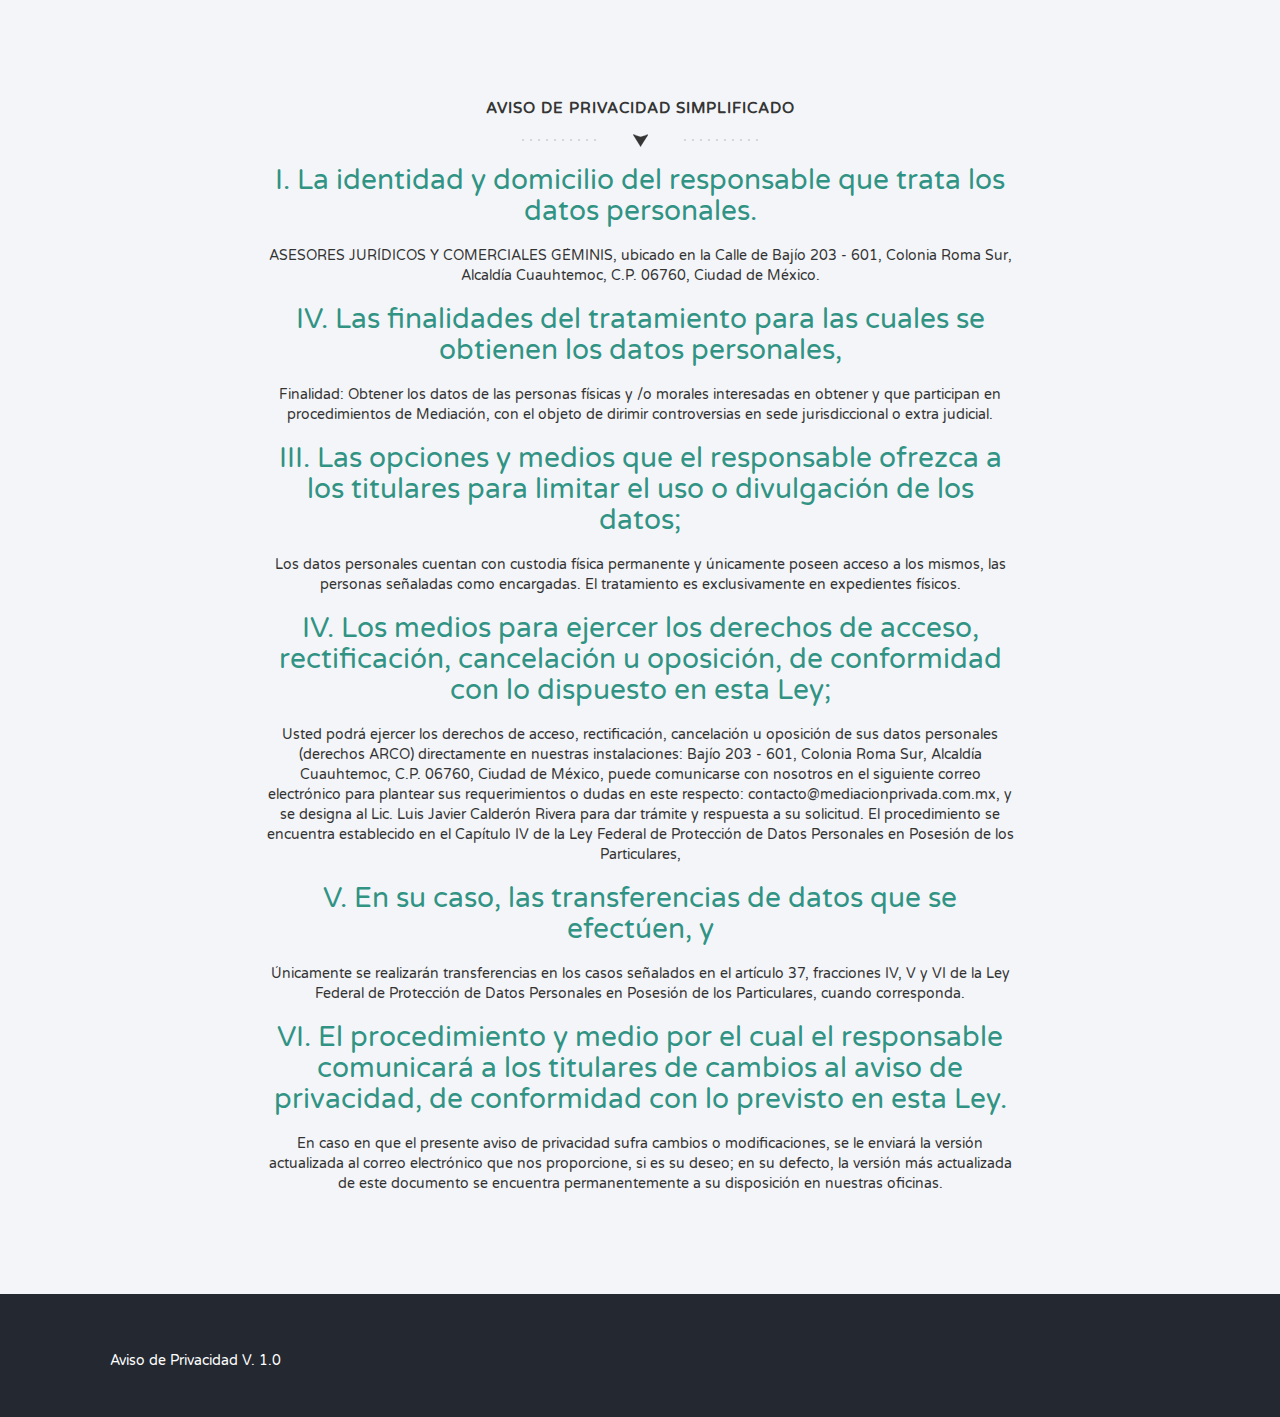
==== aviso.html @ 9450274c "Modificaciones 1" ====
<!DOCTYPE html>
<html lang="en">
<head>
    <meta charset="utf-8">
    <meta http-equiv="X-UA-Compatible" content="IE=edge">
    <meta name="viewport" content="width=device-width, initial-scale=1">
    <title>Aviso de Privacidad Mediación Privada</title>
    <link href='http://fonts.googleapis.com/css?family=Varela+Round' rel='stylesheet' type='text/css'>
    <link href="css/bootstrap.min.css" rel="stylesheet">
    <link href="http://netdna.bootstrapcdn.com/font-awesome/4.1.0/css/font-awesome.min.css" rel="stylesheet">
    <link href="css/flexslider.css" rel="stylesheet" >
    <link href="css/styles.css" rel="stylesheet">
    <link href="css/queries.css" rel="stylesheet">
    <link href="css/animate.css" rel="stylesheet">
    <script src="https://oss.maxcdn.com/libs/html5shiv/3.7.0/html5shiv.js"></script>
    <script src="https://oss.maxcdn.com/libs/respond.js/1.4.2/respond.min.js"></script>
</head>
<body>
<section class="intro text-center section-padding" id="intro">
    <div class="container">
        <div class="row">
            <div class="col-md-8 col-md-offset-2 wp1">
                <h1 class="arrow">AVISO DE PRIVACIDAD SIMPLIFICADO</h1>
                <h1>I. La identidad y domicilio del responsable que trata los datos personales.</h1>
                ASESORES JURÍDICOS Y COMERCIALES GÉMINIS, ubicado en la Calle de Bajío 203 - 601, Colonia Roma Sur, Alcaldía Cuauhtemoc, C.P. 06760,  Ciudad de México.

                    <h1>IV. Las finalidades del tratamiento para las cuales se obtienen los datos personales,</h1>

                <span>Finalidad:</span> Obtener los datos de las personas físicas y /o morales interesadas en obtener y que participan en procedimientos de Mediación, con el objeto de dirimir controversias en sede jurisdiccional o extra judicial.

                    <h1>III. Las opciones y medios que el responsable ofrezca a los titulares para limitar el uso o divulgación de los datos;</h1>
                Los datos personales cuentan con custodia física permanente y únicamente poseen acceso a los mismos, las personas señaladas como encargadas.

                El tratamiento es exclusivamente en expedientes físicos.

                    <h1>IV. Los medios para ejercer los derechos de acceso, rectificación, cancelación u oposición, de conformidad con lo dispuesto en esta Ley;</h1>
                Usted podrá ejercer los derechos de acceso, rectificación, cancelación u oposición de sus datos personales (derechos ARCO) directamente en nuestras instalaciones: Bajío 203 - 601, Colonia Roma Sur, Alcaldía Cuauhtemoc, C.P. 06760,  Ciudad de México, puede comunicarse con nosotros en el siguiente correo electrónico para plantear sus requerimientos o dudas en este respecto: contacto@mediacionprivada.com.mx, y se designa al Lic. Luis Javier Calderón Rivera para dar trámite y respuesta a su solicitud.

                El procedimiento se encuentra establecido en el Capítulo IV de la Ley Federal de Protección de Datos Personales en Posesión de los Particulares,

                    <h1>V. En su caso, las transferencias de datos que se efectúen, y</h1>
                Únicamente se realizarán transferencias en los casos señalados en el artículo 37, fracciones IV, V y VI de la Ley Federal de Protección de Datos Personales en Posesión de los Particulares, cuando corresponda.

                    <h1>VI. El procedimiento y medio por el cual el responsable comunicará a los titulares de cambios al aviso de privacidad, de conformidad con lo previsto en esta Ley.</h1>
                En caso en que el presente aviso de privacidad sufra cambios o modificaciones, se le enviará la versión actualizada al correo electrónico que nos proporcione, si es su deseo; en su defecto, la versión más actualizada de este documento se encuentra permanentemente a su disposición en nuestras oficinas.


            </div>
        </div>
    </div>
</section>
<footer>
    <div class="container">
        <div class="row">
            <div class="col-md-6">
                <ul class="legals">
                    <li>Aviso de Privacidad V. 1.0</li>
                </ul>
            </div>
            <div class="col-md-6 credit">
                <!--p>A free website template created exclusively for <a href="http://tympanus.net/codrops/"><em>Codrops</em></a></p-->
            </div>
        </div>
    </div>
</footer>
<!-- jQuery (necessary for Bootstrap's JavaScript plugins) -->
<script src="https://ajax.googleapis.com/ajax/libs/jquery/1.11.0/jquery.min.js"></script>
<!-- Include all compiled plugins (below), or include individual files as needed -->
<script src="js/waypoints.min.js"></script>
<script src="js/bootstrap.min.js"></script>
<script src="js/scripts.js"></script>
<script src="js/jquery.flexslider.js"></script>
<script src="js/modernizr.js"></script>
</body>
</html>
---- css/styles.css ----
/* ! normalize.css v1.0.0 | MIT License | git.io/normalize */
 
/* ==========================================================================
HTML5 display definitions
========================================================================== */
 
/* * Corrects `block` display not defined in IE 6/7/8/9 and Firefox 3. */
 
article, aside, details, figcaption, figure, footer, header, hgroup, nav, section, summary { display: block; }
/* * Corrects `inline-block` display not defined in IE 6/7/8/9 and Firefox 3. */
audio, canvas, video { display: inline-block; *display: inline; *zoom: 1; }
/* * Prevents modern browsers from displaying `audio` without controls.
* Remove excess height in iOS 5 devices. */
audio:not([controls]) { display: none; height: 0; }
/* * Addresses styling for `hidden` attribute not present in IE 7/8/9, Firefox 3, * and Safari 4.
* Known issue:no IE 6 support. */
[hidden] { display: none; }
/* ==========================================================================
Base
========================================================================== */
/* * 1. Corrects text resizing oddly in IE 6/7 when body `font-size` is set using
*    `em` units.
* 2. Prevents iOS text size adjust after orientation change, without disabling
*    user zoom. */
 
html { font-size: 100%; /* 1 */
	-webkit-text-size-adjust: 100%; /* 2 */
-ms-text-size-adjust: 100%; /* 2 */ }
html, html a { -webkit-font-smoothing: antialiased; text-shadow: 1px 1px 1px rgba(0, 0, 0, 0.004); }
/* * Addresses `font-family` inconsistency between `textarea` and other form
* elements. */
html, button, input, select, textarea { font-family: 'Varela Round', sans-serif; }
/* * Addresses margins handled incorrectly in IE 6/7. */
body { margin: 0; font-family: 'Varela Round', sans-serif; }
/* ==========================================================================
Links
========================================================================== */
/* * Addresses `outline` inconsistency between Chrome and other browsers. */
 
a:focus { outline: thin dotted; }
/* * Improves readability when focused and also mouse hovered in all browsers. */
a:active, a:hover { outline: 0; }
/* ==========================================================================
Typography
========================================================================== */
/* * Addresses font sizes and margins set differently in IE 6/7.
* Addresses font sizes within `section` and `article` in Firefox 4+, Safari 5, * and Chrome. */
 
h1 { font-size: 2em; margin: 0.67em 0; color: #309383; }
h2 { font-size: 1.5em; margin: 0.83em 0; }
h3 { font-size: 1.17em; margin: 1em 0; }
h4 { font-size: 1em; margin: 1.33em 0; }
h5 { font-size: 0.83em; margin: 1.67em 0; }
h6 { font-size: 0.75em; margin: 2.33em 0; }
/* * Addresses styling not present in IE 7/8/9, Safari 5, and Chrome. */
abbr[title] { border-bottom: 1px dotted; }
/* * Addresses style set to `bolder` in Firefox 3+, Safari 4/5, and Chrome. */
b, strong { font-weight: bold; }
blockquote { margin: 1em 40px; }
/* * Addresses styling not present in Safari 5 and Chrome. */
dfn { font-style: italic; }
/* * Addresses styling not present in IE 6/7/8/9. */
mark { background: #ff0; color: #000; }
/* * Addresses margins set differently in IE 6/7. */
p, pre { margin: 1em 0; }
/* * Corrects font family set oddly in IE 6, Safari 4/5, and Chrome. */
code, kbd, pre, samp { font-family: monospace, serif; _font-family: 'courier new', monospace; font-size: 1em; }
/* * Improves readability of pre-formatted text in all browsers. */
pre { white-space: pre; white-space: pre-wrap; word-wrap: break-word; }
/* * Addresses CSS quotes not supported in IE 6/7. */
q { quotes: none; }
/* * Addresses `quotes` property not supported in Safari 4. */
q:before, q:after { content: ''; content: none; }
small { font-size: 75%; }
/* * Prevents `sub` and `sup` affecting `line-height` in all browsers. */
sub, sup { font-size: 75%; line-height: 0; position: relative; vertical-align: baseline; }
sup { top: -0.5em; }
sub { bottom: -0.25em; }
/* ==========================================================================
Lists
========================================================================== */
/* * Addresses margins set differently in IE 6/7. */
 
dl, menu, ol, ul { margin: 1em 0; }
dd { margin: 0 0 0 40px; }
/* * Addresses paddings set differently in IE 6/7. */
menu, ol, ul { padding: 0 0 0 40px; }
/* * Corrects list images handled incorrectly in IE 7. */
nav ul, nav ol { list-style: none; list-style-image: none; }
/* ==========================================================================
Embedded content
========================================================================== */
/* * 1. Removes border when inside `a` element in IE 6/7/8/9 and Firefox 3.
* 2. Improves image quality when scaled in IE 7. */
 
img { border: 0; /* 1 */
-ms-interpolation-mode: bicubic; /* 2 */ }
/* * Corrects overflow displayed oddly in IE 9. */
svg:not(:root) { overflow: hidden; }
/* ==========================================================================
Figures
========================================================================== */
/* * Addresses margin not present in IE 6/7/8/9, Safari 5, and Opera 11. */
 
figure { margin: 0; }
/* ==========================================================================
Forms
========================================================================== */
/* * Corrects margin displayed oddly in IE 6/7. */
 
form { margin: 0; }
/* * Define consistent border, margin, and padding. */
fieldset { border: 1px solid #c0c0c0; margin: 0 2px; padding: 0.35em 0.625em 0.75em; }
/* * 1. Corrects color not being inherited in IE 6/7/8/9.
* 2. Corrects text not wrapping in Firefox 3.
* 3. Corrects alignment displayed oddly in IE 6/7. */
legend { border: 0; /* 1 */
	padding: 0; white-space: normal; /* 2 */
*margin-left: -7px; /* 3 */ }
/* * 1. Corrects font size not being inherited in all browsers.
* 2. Addresses margins set differently in IE 6/7, Firefox 3+, Safari 5, *    and Chrome.
* 3. Improves appearance and consistency in all browsers. */
button, input, select, textarea { font-size: 100%; /* 1 */
	margin: 0; /* 2 */
	vertical-align: baseline; /* 3 */
*vertical-align: middle; /* 3 */ }
/* * Addresses Firefox 3+ setting `line-height` on `input` using ` !important` in
* the UA stylesheet. */
button, input { line-height: normal; }
/* * 1. Avoid the WebKit bug in Android 4.0.* where (2) destroys native `audio`
*    and `video` controls.
* 2. Corrects inability to style clickable `input` types in iOS.
* 3. Improves usability and consistency of cursor style between image-type
*    `input` and others.
* 4. Removes inner spacing in IE 7 without affecting normal text inputs.
*    Known issue:inner spacing remains in IE 6. */
button, html input[type="button"], /* 1 */
input[type="reset"], input[type="submit"] { -webkit-appearance: button; /* 2 */
	cursor: pointer; /* 3 */
*overflow: visible; /* 4 */ }
/* * Re-set default cursor for disabled elements. */
button[disabled], input[disabled] { cursor: default; }
/* * 1. Addresses box sizing set to content-box in IE 8/9.
* 2. Removes excess padding in IE 8/9.
* 3. Removes excess padding in IE 7.
*    Known issue:excess padding remains in IE 6. */
input[type="checkbox"], input[type="radio"] { box-sizing: border-box; /* 1 */
	padding: 0; /* 2 */
	*height: 13px; /* 3 */
*width: 13px; /* 3 */ }
/* * 1. Addresses `appearance` set to `searchfield` in Safari 5 and Chrome.
* 2. Addresses `box-sizing` set to `border-box` in Safari 5 and Chrome
*    (include `-moz` to future-proof). */
input[type="search"] { -webkit-appearance: textfield; /* 1 */
	-moz-box-sizing: content-box; -webkit-box-sizing: content-box; /* 2 */
box-sizing: content-box; }
/* * Removes inner padding and search cancel button in Safari 5 and Chrome
* on OS X. */
input[type="search"]::-webkit-search-cancel-button, input[type="search"]::-webkit-search-decoration { -webkit-appearance: none; }
/* * Removes inner padding and border in Firefox 3+. */
button::-moz-focus-inner, input::-moz-focus-inner { border: 0; padding: 0; }
/* * 1. Removes default vertical scrollbar in IE 6/7/8/9.
* 2. Improves readability and alignment in all browsers. */
textarea { overflow: auto; /* 1 */
vertical-align: top; /* 2 */ }
/* ==========================================================================
Tables
========================================================================== */
/* * Remove most spacing between table cells. */
table { border-collapse: collapse; border-spacing: 0; }
/* ==========================================================================
Global Styles
========================================================================== */
a { color: #353535; -webkit-transition: all 0.5s; -moz-transition: all 0.5s; -o-transition: all 0.5s; transition: all 0.5s; }
a:hover, a:focus { color: #3dc9b3; text-decoration: none; }
p { color: #8c9398; word-spacing: 1px; line-height: 25px; font-size: 14px; }
h2 { font-size: 15px; color: #353535; text-transform: uppercase; font-weight: bold; }
h2::after { content: " "; border: solid 2px #3dc9b3; display: block; width: 35px; margin: 25px auto; }
.section-padding { padding: 90px 0 100px }
.dark-bg { background: #f3f5f8; }
.light-bg { background-color: #fff; }
.dark-box { background: #f3f5f8; -webkit-box-shadow: 0px 3px 0px 0px #f0f2f4; -moz-box-shadow: 0px 3px 0px 0px #f0f2f4; box-shadow: 0px 3px 0px 0px #f0f2f4; }
.light-box { background-color: #fff; -webkit-box-shadow: 0px 3px 0px 0px #f0f2f4; -moz-box-shadow: 0px 3px 0px 0px #f0f2f4; box-shadow: 0px 3px 0px 0px #f0f2f4; padding: 20px 0; }
.light-box:hover, .light-box:focus { -webkit-box-shadow: 0px 3px 0px 0px #3dc9b3; -moz-box-shadow: 0px 3px 0px 0px #3dc9b3; box-shadow: 0px 3px 0px 0px #3dc9b3; }
.box-hover { transition: all 500ms ease-in-out; -webkit-transition: all 500ms ease-in-out; -moz-transition: all 500ms ease-in-out; -o-transition: all 500ms ease-in-out; }
.box-hover:hover, .box-hover:focus { transform: translate(0, -15px); -webkit-transform: translate(0, -15px); -ms-transform: translate(0, -15px); }
.wrapper { height: 650px; }
.nopadding { padding: 0; }
.inner { padding-top: 170px; }
/* ==========================================================================
Navigation
========================================================================== */
nav { background-color: #242830; margin-top: -1px; }
nav ul { list-style: none; padding: 0; }
nav ul li { color: rgba(255, 255, 255, 0.6); display: block; border-bottom: 1px dotted rgba(255, 255, 255, 0.2); transition: all 0.5s ease; -moz-transition: all 0.5s ease; -webkit-transition: all 0.5s ease; -o-transition: all 0.5s ease; padding-left: 0; position: relative; }
nav ul li:last-child { border: none; }
nav ul li a { color: rgba(255, 255, 255, 0.6); display: block; padding: 20px; transition: all 0.5s ease; -moz-transition: all 0.5s ease; -webkit-transition: all 0.5s ease; -o-transition: all 0.5s ease; padding-left: 0; position: relative; }
nav ul li a:hover, nav ul li a:focus { text-decoration: none; color: rgba(255, 255, 255, 1); }
#nav-toggle { position: absolute; right: 15px; top: 0; }
#nav-toggle { cursor: pointer; padding: 10px 35px 16px 0px; }
#nav-toggle span, #nav-toggle span:before, #nav-toggle span:after { cursor: pointer; border-radius: 1px; -moz-border-radius: 1px; -webkit-border-radius: 1px; -o-border-radius: 1px; height: 5px; width: 35px; background: #3dc9b3; position: absolute; display: block; content: ''; }
#nav-toggle span:before { top: -10px; }
#nav-toggle span:after { bottom: -10px; }
#nav-toggle span, #nav-toggle span:before, #nav-toggle span:after { transition: all 500ms ease-in-out; -webkit-transition: all 500ms ease-in-out; -moz-transition: all 500ms ease-in-out; -o-transition: all 500ms ease-in-out; }
#nav-toggle.active span { background-color: transparent; }
#nav-toggle.active span:before, #nav-toggle.active span:after { top: 0; }
#nav-toggle.active span:before { transform: rotate(45deg); -webkit-transform: rotate(45deg); -ms-transform: rotate(45deg); }
#nav-toggle.active span:after { transform: translateY(-10px) rotate(-45deg); -webkit-transform: translateY(-10px) rotate(-45deg); -ms-transform: translateY(-10px) rotate(-45deg); top: 10px; }
.navicon { position: relative; height: 26px; }
.indicator { position: absolute; right: 0 !important; }
.pull { display: none; }
/* ==========================================================================
Hero
========================================================================== */
.hero { background: url('../img/hero-bg.jpg') no-repeat center center; -webkit-background-size: cover; -moz-background-size: cover; -o-background-size: cover; background-size: cover; padding: 65px 0 300px 0; height: auto; }
.hero h1 { font-size: 60px; letter-spacing: 12px; margin: 10px; }
.hero h1 span { color: #a1a9b0; display: inline-block; }
.hero p { letter-spacing: 1px; }
.learn-more-btn { background: rgba(61, 201, 179, 1); padding: 20px 40px; border-radius: 5px; -moz-border-radius: 5px; -webkit-border-radius: 5px; -o-border-radius: 5px; color: #fff; text-transform: uppercase; letter-spacing: 1px; display: inline-block; -webkit-box-shadow: 0px 3px 0px 0px #309383; -moz-box-shadow: 0px 3px 0px 0px #309383; box-shadow: 0px 3px 0px 0px #309383; margin: 60px 0 0; font-weight: bold; }
.learn-more-btn:hover, .learn-more-btn:focus { background: rgba(61, 201, 179, 0.6); color: #fff; }
/* ==========================================================================
Intro
========================================================================== */
.intro { background: #f3f5f8; }
.intro p { margin: 50px 0 0; }
h1.arrow { font-size: 15px; text-transform: uppercase; color: #353535; letter-spacing: 1px; background: url('../img/h1-bg.png') no-repeat center bottom; padding-bottom: 30px; font-weight: bold; }
/* ==========================================================================
Features
========================================================================== */
.features-wrapper, .team-wrapper { margin: 70px 0 0; }
.shadow { text-shadow: rgb(55, 181, 161) 1px 1px, rgb(55, 181, 161) 2px 2px, rgb(55, 181, 161) 3px 3px, rgb(55, 181, 161) 4px 4px, rgb(55, 181, 161) 5px 5px, rgb(55, 181, 161) 6px 6px, rgb(55, 181, 161) 7px 7px, rgb(55, 181, 161) 8px 8px, rgb(55, 181, 161) 9px 9px, rgb(55, 181, 161) 10px 10px, rgb(55, 181, 161) 11px 11px, rgb(55, 181, 161) 12px 12px, rgb(55, 182, 162) 13px 13px, rgb(55, 183, 163) 14px 14px, rgb(56, 184, 164) 15px 15px, rgb(56, 185, 165) 16px 16px, rgb(56, 186, 166) 17px 17px, rgb(57, 187, 167) 18px 18px, rgb(57, 188, 168) 19px 19px, rgb(57, 189, 169) 20px 20px, rgb(58, 191, 170) 21px 21px, rgb(58, 192, 171) 22px 22px, rgb(58, 193, 172) 23px 23px, rgb(59, 194, 173) 24px 24px, rgb(59, 195, 174) 25px 25px, rgb(59, 196, 175) 26px 26px, rgb(60, 197, 176) 27px 27px, rgb(60, 198, 177) 28px 28px, rgb(60, 199, 178) 29px 29px, rgb(61, 201, 179) 30px 30px; }
.icon { height: 175px; width: 175px; line-height: 175px; max-width: 100%; background: #3dc9b3; border-radius: 50%; -o-border-radius: 50%; -moz-border-radius: 50%; -webkit-border-radius: 50%; display: block; color: #fff; font-size: 55px; text-align: center; vertical-align: middle; position: relative; margin: 0 auto 50px; }
/* ==========================================================================
iPhone Section
========================================================================== */
.iphone { width: 50%; background: #f3f5f8; float: left; height: 100%; box-shadow: inset -15px -11px 40px -6px rgba(0, 0, 0, 0.1); -moz-box-shadow: inset -15px -11px 40px -6px rgba(0, 0, 0, 0.1); -webkit-box-shadow: inset -15px -11px 40px -6px rgba(0, 0, 0, 0.1); z-index: 1; }
.fluid-white { width: 50%; background: #fff; float: right; height: 100%; z-index: 2; }
.responsive-services { position: relative; }
/* ==========================================================================
Swag
========================================================================== */
.swag { background: url('../img/plants-bg.jpg') no-repeat center center; -webkit-background-size: cover; -moz-background-size: cover; -o-background-size: cover; background-size: cover; background-attachment: fixed; padding: 50px 0; }
.swag h1 { color: #fff; font-size: 40px; text-transform: uppercase; letter-spacing: 5px; }
.swag h1 span { display: block; font-size: 25px; margin-top: 20px; }
.down-arrow-btn { width: 40px; height: 40px; border-radius: 50%; -moz-border-radius: 50%; -webkit-border-radius: 50%; -o-border-radius: 50%; background: rgba(61, 201, 179, 0.8); display: inline-block; margin: 10px auto 20px; color: #fff; font-size: 16px; line-height: 40px; text-align: center; }
.down-arrow-btn:hover, .down-arrow-btn:focus { color: #fff; background: rgba(61, 201, 179, 1); }
/* ==========================================================================
Portfolio
========================================================================== */
.effects { padding-left: 15px; }
.effects .img { position: relative; margin-bottom: 50px; position: relative; z-index: 1; overflow: hidden; }
.effects .img:nth-child(n) { margin-right: 5px; }
.effects .img:first-child { margin-left: -15px; }
.effects .img:last-child { margin-right: 0; }
.effects .img img { display: block; margin: 0; padding: 0; height: auto; }
.overlay { display: block; position: absolute; z-index: 20; background: rgba(100, 194, 158, 0.8); overflow: hidden; transition: all 0.5s; -webkit-transition: all 0.5s; -moz-transition: all 0.5s; -o-transition: all 0.5s; }
a.close-overlay { display: block; position: absolute; top: 0; right: 0; z-index: 100; width: 45px; height: 45px; font-size: 20px; font-weight: 700; color: #fff; line-height: 45px; text-align: center; background-color: #000; cursor: pointer; }
a.close-overlay.hidden { display: none; }
a.expand { display: block; position: absolute; z-index: 100; text-align: center; color: #fff; font-weight: 600; font-size: 14px; text-transform: uppercase; line-height: 30px; }
.overlay-effect .img i { font-size: 30px; }
.overlay-effect .overlay { bottom: 0; left: 0; right: 0; width: 100%; height: 100%; opacity: 0; }
.overlay-effect .overlay a.expand { left: 0; right: 0; bottom: 47%; margin: 0 auto -30px auto; }
.overlay-effect .img.hover .overlay { height: 100%; opacity: 1; }
.img img { width: -webkit-calc(100% + 40px) !important; width: calc(100% + 40px) !important; -webkit-transition: opacity 0.35s, -webkit-transform 0.35s; transition: opacity 0.35s, transform 0.35s; -moz-transition: opacity 0.35s, -moz-transform 0.35s; -o-transition: opacity 0.35s, -o-transform 0.35s; -webkit-transform: translate3d(-40px, 0, 0); transform: translate3d(-40px, 0, 0); -ms-transform: translate3d(-40px, 0, 0); }
.img:hover img { -webkit-transform: translate3d(0, 0, 0); transform: translate3d(0, 0, 0); -ms-transform: translate3d(-40px, 0, 0); }
.designs { position: absolute; left: 0; right: 0; margin-left: auto; margin-right: auto; top: 50px; }
/* ==========================================================================
Subscribe
========================================================================== */
.subscribe { background: url('../img/keyboard-bg.jpg') no-repeat center center; -webkit-background-size: cover; -moz-background-size: cover; -o-background-size: cover; background-size: cover; background-attachment: fixed; padding: 120px 0 140px; }
.subscribe h1 { color: #fff; margin-bottom: 40px; }
.subscribe h1 span { display: block; font-size: 15px; text-transform: uppercase; font-weight: bold; margin-top: 20px; letter-spacing: 1px; }
.subscribe input[type=text] { background-color: rgba(255, 255, 255, 0.1); border: solid 1px #fff; padding: 20px; width: 30%; color: #fff; }
.subscribe input[type=submit] { background: rgba(61, 201, 179, 0.5); border: solid 1px rgba(61, 201, 179, 0.5); padding: 20px; color: #fff; text-transform: uppercase; letter-spacing: 1px; transition: all 0.5s ease; -moz-transition: all 0.5s ease; -webkit-transition: all 0.5s ease; -o-transition: all 0.5s ease; }
.subscribe input[type=submit]:hover { background: rgba(61, 201, 179, 1); border: solid 1px rgba(61, 201, 179, 1); color: #fff; }
/* ==========================================================================
CTA
========================================================================== */
.ignite-cta { background-color: #242830; padding: 70px 0; }
.ignite-btn { display: inline-block; padding: 25px 40px; color: #fff; border: solid 1px #fff; text-transform: uppercase; font-weight: bold; letter-spacing: 1px; }
.ignite-btn:hover, .ignite-btn:focus { color: #3dc9b3; border: solid 1px #3dc9b3; }
/* ==========================================================================
Team
========================================================================== */
.team img { margin-bottom: 40px; }
ul.social-buttons { list-style: none; margin: 0; padding: 0; }
ul.social-buttons li { display: inline-block; margin-right: 10px; }
ul.social-buttons li:last-child { margin-right: 0; }
.social-btn { width: 40px; height: 40px; border-radius: 50%; -moz-border-radius: 50%; -webkit-border-radius: 50%; -o-border-radius: 50%; background: #242830; display: inline-block; color: #fff; font-size: 17px; line-height: 40px; text-align: center; }
.social-btn:hover, .social-btn:focus { background: #3dc9b3; color: #fff; }
.social { margin-top: 25px }
/* ==========================================================================
Contact
========================================================================== */
.up-btn { width: 50px; height: 50px; border-radius: 50%; -moz-border-radius: 50%; -webkit-border-radius: 50%; -o-border-radius: 50%; background: rgba(61, 201, 179, 0.5); display: block; margin: 0 auto; color: #fff; font-size: 18px; line-height: 46px; text-align: center; position: absolute; top: -26px; left: 0; right: 0; margin-left: auto; margin-right: auto; }
.up-btn:hover, up-btn:focus { color: #fff; background: rgba(61, 201, 179, 1); }
.contact-details { margin: 70px 0; }
.contact-details h2 { font-size: 20px; }
.contact-details h2 span { display: block; color: #3dc9b3; text-transform: uppercase; letter-spacing: 1px; font-size: 14px; margin-top: 15px; }
.contact-wrap { position: relative; }
/* ==========================================================================
Footer
========================================================================== */
footer a { color: #a1a9b0; }
footer { background-color: #242830; padding: 40px 0 30px; }
footer p { color: #fff; }
ul.legals { list-style: none; color: #fff; line-height: 25px; }
ul.legals li { display: inline-block; }
ul.legals li::after { content: " |"; }
ul.legals li:last-child::after { content: ""; }
.legals { text-align: left; }
.credit { text-align: right; }
/* ==========================================================================
FlexSlider Custom CSS
========================================================================== */
#servicesSlider { margin-top: 70px; }
ul.slides li { margin-bottom: 20px; }
/* ==========================================================================
Waypoints
========================================================================== */
.wp1, .wp2, .wp3, .wp4, .wp5, .wp6 { visibility: hidden; }
.bounceInLeft, .bounceInRight, .fadeInUp, .fadeInUpDelay, .fadeInDown, .fadeInUpD, .fadeInLeft, .fadeInRight { visibility: visible; }
.delay-05s { animation-delay: 0.5s; -webkit-animation-delay: 0.5s; }
.delay-1s { animation-delay: 1s; -webkit-animation-delay: 1s; }
.wp3 { background: url('../img/iphone-bg.png') no-repeat center center; background-position: 200px 10px; height: 100%; }
---- css/queries.css ----
/* 320px (iPhone) */
@media screen and (max-width:320px) {
}
/* 480px (WVGA - Low End Windows Phone) */
@media screen and (max-width:480px) {
	.wrapper { background: #f3f5f8; height: 640px; }
	.iphone { display: none; }
	.fluid-white { display: none; }
	.wp2, .wp4, .wp5, .light-box { margin-bottom: 30px; }
	.legals { text-align: center; margin: 0; padding: 0; }
	.credit { text-align: center; }
}
/* xGA iPad */
@media screen and (max-width:1024px) {
	.wp3 { background-position: 50px 0; }
	.swag { background-attachment: scroll; }
	.subscribe { background-attachment: scroll; }
}
/* 1200px (Small Desktop, Netbook) */
@media screen and (max-width:1280px) {
	.wp3 { background-position: 50px 0; }
}
/* Bootstrap 990px Breakpoint to 480px */
@media screen and (min-width:480px) and (max-width:991px) {
	.iphone { display: none; }
	.fluid-white { display: none; }
	.wrapper { background: #f3f5f8; height: 540px; }
	.wp2, .wp4, .wp5, .light-box { margin-bottom: 30px; }
	.legals { text-align: center; margin: 0; padding: 0; }
	.credit { text-align: center; }
}
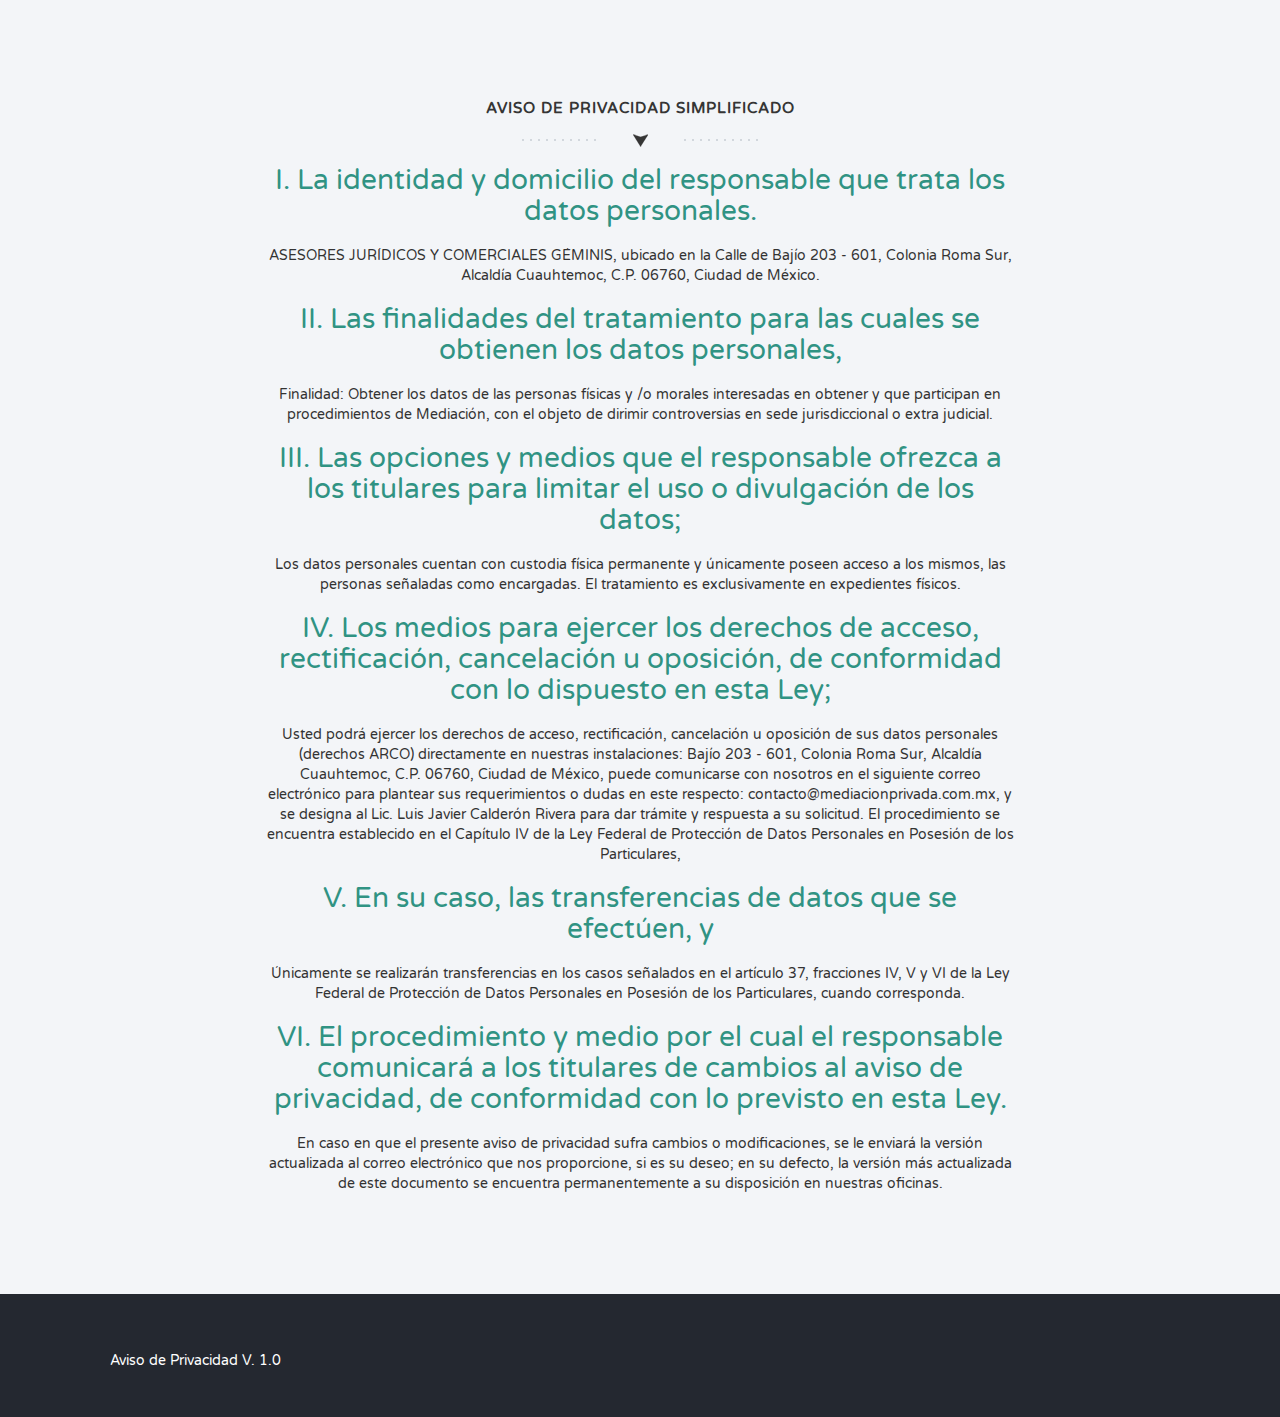
==== commit f23f600d: "Version 3" ====
--- a/aviso.html
+++ b/aviso.html
@@ -24,7 +24,7 @@
                 <h1>I. La identidad y domicilio del responsable que trata los datos personales.</h1>
                 ASESORES JURÍDICOS Y COMERCIALES GÉMINIS, ubicado en la Calle de Bajío 203 - 601, Colonia Roma Sur, Alcaldía Cuauhtemoc, C.P. 06760,  Ciudad de México.
 
-                    <h1>IV. Las finalidades del tratamiento para las cuales se obtienen los datos personales,</h1>
+                    <h1>II. Las finalidades del tratamiento para las cuales se obtienen los datos personales,</h1>
 
                 <span>Finalidad:</span> Obtener los datos de las personas físicas y /o morales interesadas en obtener y que participan en procedimientos de Mediación, con el objeto de dirimir controversias en sede jurisdiccional o extra judicial.
 
--- a/css/styles.css
+++ b/css/styles.css
@@ -271,6 +271,8 @@
 .subscribe h1 { color: #fff; margin-bottom: 40px; }
 .subscribe h1 span { display: block; font-size: 15px; text-transform: uppercase; font-weight: bold; margin-top: 20px; letter-spacing: 1px; }
 .subscribe input[type=text] { background-color: rgba(255, 255, 255, 0.1); border: solid 1px #fff; padding: 20px; width: 30%; color: #fff; }
+.subscribe input[type=email] { background-color: rgba(255, 255, 255, 0.1); border: solid 1px #fff; padding: 20px; width: 30%; color: #fff; }
+.subscribe input[type=tel] { background-color: rgba(255, 255, 255, 0.1); border: solid 1px #fff; padding: 20px; width: 30%; color: #fff; }
 .subscribe input[type=submit] { background: rgba(61, 201, 179, 0.5); border: solid 1px rgba(61, 201, 179, 0.5); padding: 20px; color: #fff; text-transform: uppercase; letter-spacing: 1px; transition: all 0.5s ease; -moz-transition: all 0.5s ease; -webkit-transition: all 0.5s ease; -o-transition: all 0.5s ease; }
 .subscribe input[type=submit]:hover { background: rgba(61, 201, 179, 1); border: solid 1px rgba(61, 201, 179, 1); color: #fff; }
 /* ==========================================================================
